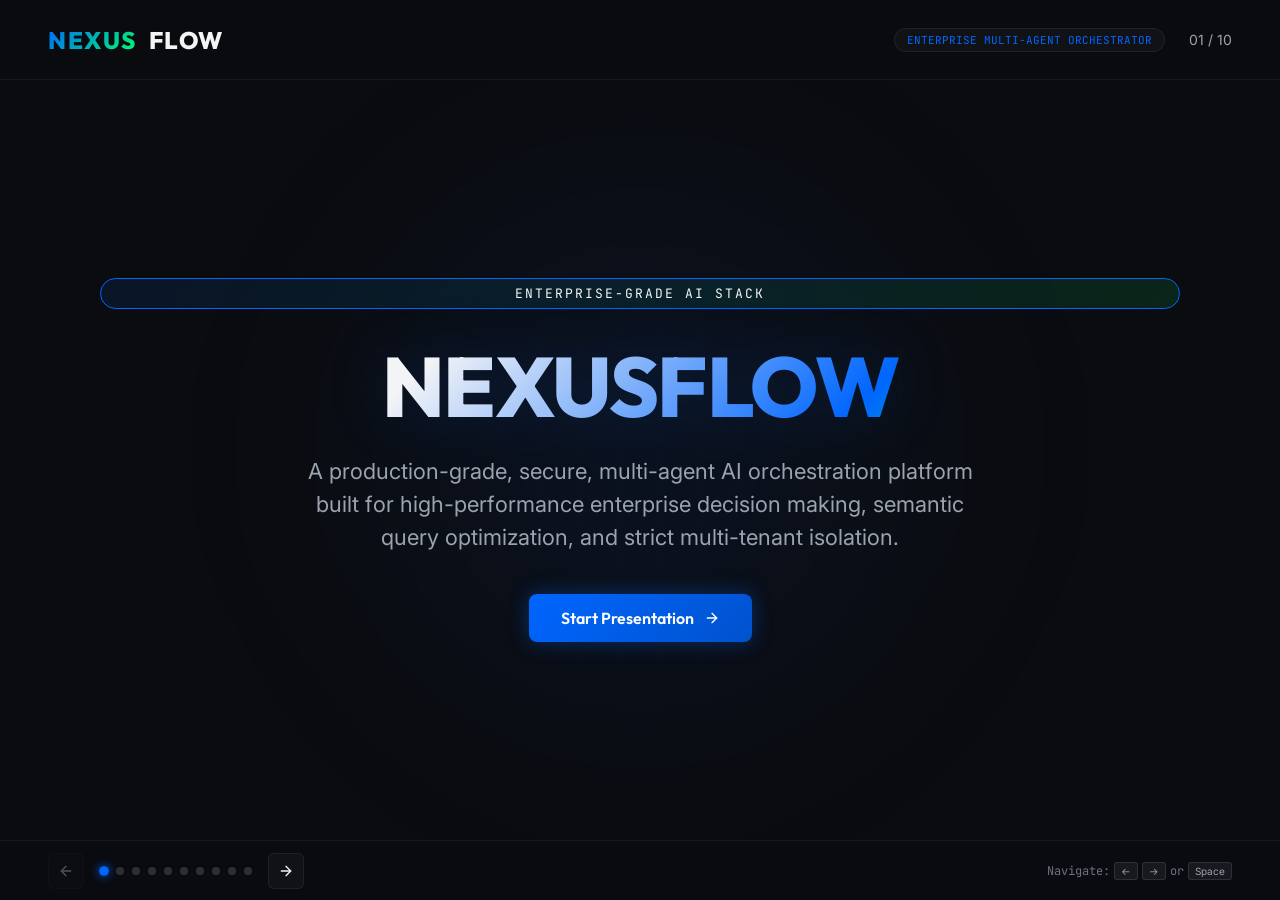
==== presentation.html @ bd53e7fc "Initial commit of NexusFlow - Enterprise Multi-Agent AI Workflow Orchestrator" ====
<!DOCTYPE html>
<html lang="en">
<head>
    <meta charset="UTF-8">
    <meta name="viewport" content="width=device-width, initial-scale=1.0">
    <title>NexusFlow - Enterprise Multi-Agent AI Workflow Orchestrator</title>
    <link rel="preconnect" href="https://fonts.googleapis.com">
    <link rel="preconnect" href="https://fonts.gstatic.com" crossorigin>
    <link href="https://fonts.googleapis.com/css2?family=Inter:wght@300;400;500;600;700&family=Outfit:wght@400;500;600;700;800&family=JetBrains+Mono:wght@400;500&display=swap" rel="stylesheet">
    <style>
        :root {
            --bg-primary: #0b0c10;
            --bg-secondary: #131520;
            --card-bg: rgba(20, 22, 34, 0.65);
            --border-color: rgba(255, 255, 255, 0.06);
            --border-glow: rgba(0, 102, 255, 0.25);
            
            --text-primary: #f3f4f6;
            --text-secondary: #9ca3af;
            --text-muted: #6b7280;
            
            --accent: #0066ff;
            --accent-glow: rgba(0, 102, 255, 0.4);
            --success: #00ff66;
            --success-glow: rgba(0, 255, 102, 0.2);
            --warning: #f59e0b;
            --danger: #ef4444;
            
            --font-sans: 'Inter', -apple-system, BlinkMacSystemFont, "Segoe UI", Roboto, sans-serif;
            --font-display: 'Outfit', sans-serif;
            --font-mono: 'JetBrains Mono', monospace;
            
            --transition-slow: all 0.6s cubic-bezier(0.4, 0, 0.2, 1);
            --transition-fast: all 0.2s cubic-bezier(0.4, 0, 0.2, 1);
        }

        * {
            box-sizing: border-box;
            margin: 0;
            padding: 0;
        }

        body {
            background-color: var(--bg-primary);
            color: var(--text-primary);
            font-family: var(--font-sans);
            overflow: hidden;
            height: 100vh;
            width: 100vw;
            position: relative;
        }

        /* Ambient glowing background */
        .ambient-glow {
            position: absolute;
            top: 50%;
            left: 50%;
            width: 800px;
            height: 800px;
            background: radial-gradient(circle, rgba(0, 102, 255, 0.08) 0%, transparent 70%);
            transform: translate(-50%, -50%);
            z-index: -2;
            pointer-events: none;
            filter: blur(80px);
        }

        /* Tech grid overlay */
        .grid-overlay {
            position: absolute;
            top: 0;
            left: 0;
            width: 100%;
            height: 100%;
            background-image: 
                linear-gradient(rgba(255, 255, 255, 0.005) 1px, transparent 1px),
                linear-gradient(90deg, rgba(255, 255, 255, 0.005) 1px, transparent 1px);
            background-size: 40px 40px;
            background-position: center center;
            pointer-events: none;
            z-index: -1;
        }

        /* Presentation Container */
        .presentation {
            display: flex;
            flex-direction: column;
            width: 100vw;
            height: 100vh;
            position: relative;
            z-index: 10;
        }

        /* Presentation Header */
        header {
            display: flex;
            justify-content: space-between;
            align-items: center;
            padding: 24px 48px;
            height: 80px;
            border-bottom: 1px solid var(--border-color);
            background: rgba(11, 12, 16, 0.8);
            backdrop-filter: blur(12px);
            z-index: 20;
        }

        .header-logo {
            display: flex;
            align-items: center;
            gap: 12px;
            font-family: var(--font-display);
            font-weight: 800;
            font-size: 24px;
            color: var(--text-primary);
            text-decoration: none;
            letter-spacing: 1.5px;
        }

        .header-logo span {
            background: linear-gradient(135deg, var(--accent) 0%, var(--success) 100%);
            -webkit-background-clip: text;
            -webkit-text-fill-color: transparent;
        }

        .header-meta {
            display: flex;
            align-items: center;
            gap: 24px;
            font-size: 14px;
            color: var(--text-secondary);
        }

        .meta-tag {
            background: rgba(255, 255, 255, 0.03);
            border: 1px solid var(--border-color);
            padding: 4px 12px;
            border-radius: 99px;
            font-family: var(--font-mono);
            font-size: 11px;
            color: var(--accent);
            text-transform: uppercase;
        }

        /* Slides Wrapper */
        .slides-container {
            flex: 1;
            position: relative;
            overflow: hidden;
            width: 100%;
            height: calc(100vh - 140px); /* header + footer */
        }

        .slide {
            position: absolute;
            top: 0;
            left: 0;
            width: 100%;
            height: 100%;
            opacity: 0;
            visibility: hidden;
            transform: scale(0.96) translateY(10px);
            transition: var(--transition-slow);
            display: flex;
            flex-direction: column;
            justify-content: center;
            align-items: center;
            padding: 40px 100px;
            z-index: 5;
        }

        /* Slide States */
        .slide.active {
            opacity: 1;
            visibility: visible;
            transform: scale(1) translateY(0);
            z-index: 10;
        }

        .slide.past {
            opacity: 0;
            visibility: hidden;
            transform: scale(0.96) translateY(-20px);
            z-index: 5;
        }

        .slide.future {
            opacity: 0;
            visibility: hidden;
            transform: scale(0.96) translateY(20px);
            z-index: 5;
        }

        /* Slide Content Components */
        .slide-content {
            width: 100%;
            max-width: 1200px;
            margin: 0 auto;
            display: flex;
            flex-direction: column;
            justify-content: center;
        }

        .slide-title-group {
            margin-bottom: 32px;
            text-align: center;
        }

        .slide.left-align .slide-title-group {
            text-align: left;
        }

        .slide-title {
            font-family: var(--font-display);
            font-size: 42px;
            font-weight: 800;
            margin-bottom: 8px;
            letter-spacing: -0.5px;
            color: var(--text-primary);
        }

        .slide-subtitle {
            font-size: 18px;
            color: var(--text-secondary);
            font-weight: 400;
        }

        /* Slide 1: Welcome */
        .title-slide {
            text-align: center;
        }

        .title-slide h1 {
            font-family: var(--font-display);
            font-size: 84px;
            font-weight: 800;
            letter-spacing: -1.5px;
            margin-bottom: 16px;
            background: linear-gradient(135deg, var(--text-primary) 30%, var(--accent) 70%, var(--success) 100%);
            -webkit-background-clip: text;
            -webkit-text-fill-color: transparent;
            filter: drop-shadow(0 0 30px rgba(0, 102, 255, 0.15));
        }

        .title-slide .badge-enterprise {
            background: linear-gradient(135deg, rgba(0, 102, 255, 0.1) 0%, rgba(0, 255, 102, 0.1) 100%);
            border: 1px solid var(--accent);
            padding: 6px 18px;
            border-radius: 99px;
            font-family: var(--font-mono);
            font-size: 13px;
            color: var(--text-primary);
            text-transform: uppercase;
            letter-spacing: 2px;
            display: inline-block;
            margin-bottom: 24px;
        }

        .title-slide p {
            font-size: 22px;
            color: var(--text-secondary);
            max-width: 700px;
            margin: 0 auto 40px auto;
            line-height: 1.5;
        }

        .start-btn {
            background: linear-gradient(135deg, var(--accent) 0%, #0052cc 100%);
            border: none;
            padding: 14px 32px;
            color: white;
            font-family: var(--font-display);
            font-weight: 600;
            font-size: 16px;
            border-radius: 8px;
            cursor: pointer;
            box-shadow: 0 0 20px rgba(0, 102, 255, 0.35);
            transition: var(--transition-fast);
            display: inline-flex;
            align-items: center;
            gap: 10px;
        }

        .start-btn:hover {
            transform: translateY(-2px);
            box-shadow: 0 0 30px rgba(0, 102, 255, 0.5);
        }

        /* Cards Grid Layout */
        .cards-grid {
            display: grid;
            grid-template-columns: repeat(2, 1fr);
            gap: 24px;
            margin-top: 16px;
        }

        .cards-grid-3 {
            display: grid;
            grid-template-columns: repeat(3, 1fr);
            gap: 20px;
            margin-top: 16px;
        }

        .cards-grid-4 {
            display: grid;
            grid-template-columns: repeat(4, 1fr);
            gap: 20px;
            margin-top: 16px;
        }

        .glass-card {
            background: var(--card-bg);
            border: 1px solid var(--border-color);
            border-radius: 12px;
            padding: 28px;
            backdrop-filter: blur(16px);
            -webkit-backdrop-filter: blur(16px);
            box-shadow: 0 8px 32px 0 rgba(0, 0, 0, 0.3);
            transition: var(--transition-fast);
            position: relative;
            overflow: hidden;
        }

        .glass-card::before {
            content: '';
            position: absolute;
            top: 0;
            left: 0;
            width: 100%;
            height: 2px;
            background: linear-gradient(90deg, transparent, var(--border-glow), transparent);
            transform: translateX(-100%);
            transition: 0.5s;
        }

        .glass-card:hover {
            border-color: var(--border-glow);
            box-shadow: 0 8px 32px 0 rgba(0, 102, 255, 0.08);
            transform: translateY(-4px);
        }

        .glass-card:hover::before {
            transform: translateX(100%);
        }

        .card-icon {
            font-size: 32px;
            margin-bottom: 20px;
            display: inline-block;
        }

        .card-title {
            font-family: var(--font-display);
            font-size: 20px;
            font-weight: 700;
            margin-bottom: 12px;
            color: var(--text-primary);
        }

        .card-desc {
            font-size: 14px;
            color: var(--text-secondary);
            line-height: 1.6;
        }

        .danger-card {
            border-left: 3px solid var(--danger);
        }

        .success-card {
            border-left: 3px solid var(--success);
        }

        /* Large Split Layout */
        .split-layout {
            display: grid;
            grid-template-columns: 1.2fr 0.8fr;
            gap: 40px;
            align-items: center;
        }

        .split-layout.reverse {
            grid-template-columns: 0.8fr 1.2fr;
        }

        .split-text h3 {
            font-family: var(--font-display);
            font-size: 28px;
            font-weight: 700;
            margin-bottom: 16px;
            color: var(--text-primary);
        }

        .split-text p {
            font-size: 16px;
            color: var(--text-secondary);
            line-height: 1.6;
            margin-bottom: 24px;
        }

        .split-visual {
            display: flex;
            justify-content: center;
            align-items: center;
            width: 100%;
            height: 100%;
        }

        /* Interactive Graph Sandbox */
        .graph-explorer {
            display: grid;
            grid-template-columns: 1.4fr 1fr;
            gap: 24px;
            background: rgba(20, 22, 34, 0.4);
            border: 1px solid var(--border-color);
            border-radius: 16px;
            padding: 24px;
            min-height: 420px;
        }

        .graph-canvas {
            display: flex;
            flex-direction: column;
            justify-content: center;
            align-items: center;
            position: relative;
            background: rgba(11, 12, 16, 0.6);
            border: 1px solid rgba(255, 255, 255, 0.03);
            border-radius: 12px;
            padding: 20px;
            overflow: hidden;
        }

        .swarm-connections {
            position: absolute;
            top: 0;
            left: 0;
            width: 100%;
            height: 100%;
            pointer-events: none;
            z-index: 1;
        }

        .graph-node-container {
            display: flex;
            flex-direction: column;
            gap: 16px;
            z-index: 2;
            width: 100%;
            max-width: 480px;
        }

        .node-row {
            display: flex;
            justify-content: space-around;
            width: 100%;
        }

        .graph-node {
            background: rgba(30, 41, 59, 0.7);
            border: 1px solid rgba(255, 255, 255, 0.08);
            border-radius: 8px;
            padding: 10px 16px;
            font-family: var(--font-mono);
            font-size: 12px;
            cursor: pointer;
            transition: all 0.3s cubic-bezier(0.4, 0, 0.2, 1);
            text-align: center;
            min-width: 110px;
            font-weight: 500;
        }

        .graph-node:hover {
            border-color: var(--accent);
            box-shadow: 0 0 15px rgba(0, 102, 255, 0.25);
            transform: scale(1.05);
        }

        .graph-node.active-node {
            background: linear-gradient(135deg, rgba(0, 102, 255, 0.3) 0%, rgba(0, 102, 255, 0.1) 100%);
            border-color: var(--accent);
            box-shadow: 0 0 20px rgba(0, 102, 255, 0.4);
            color: #ffffff;
            font-weight: 600;
        }

        .graph-node.success-node.active-node {
            background: linear-gradient(135deg, rgba(0, 255, 102, 0.3) 0%, rgba(0, 255, 102, 0.1) 100%);
            border-color: var(--success);
            box-shadow: 0 0 20px rgba(0, 255, 102, 0.4);
        }

        .graph-node.warning-node.active-node {
            background: linear-gradient(135deg, rgba(245, 158, 11, 0.3) 0%, rgba(245, 158, 11, 0.1) 100%);
            border-color: var(--warning);
            box-shadow: 0 0 20px rgba(245, 158, 11, 0.4);
        }

        .graph-detail-panel {
            background: rgba(11, 12, 16, 0.8);
            border: 1px solid var(--border-color);
            border-radius: 12px;
            padding: 24px;
            display: flex;
            flex-direction: column;
            justify-content: flex-start;
        }

        .detail-header {
            display: flex;
            justify-content: space-between;
            align-items: center;
            border-bottom: 1px solid var(--border-color);
            padding-bottom: 12px;
            margin-bottom: 16px;
        }

        .detail-name {
            font-family: var(--font-display);
            font-size: 22px;
            font-weight: 700;
            color: var(--text-primary);
        }

        .detail-tag {
            font-family: var(--font-mono);
            font-size: 11px;
            padding: 2px 8px;
            border-radius: 4px;
            background: rgba(255, 255, 255, 0.05);
            color: var(--text-secondary);
        }

        .detail-body {
            font-size: 14px;
            color: var(--text-secondary);
            line-height: 1.6;
            flex: 1;
        }

        .detail-item {
            margin-bottom: 16px;
        }

        .detail-item-title {
            font-size: 12px;
            text-transform: uppercase;
            letter-spacing: 0.05em;
            color: var(--text-muted);
            margin-bottom: 4px;
            font-weight: 600;
        }

        .detail-code {
            background: rgba(0, 0, 0, 0.3);
            border: 1px solid rgba(255, 255, 255, 0.03);
            border-radius: 6px;
            padding: 8px 12px;
            font-family: var(--font-mono);
            font-size: 12px;
            color: #a7f3d0;
            overflow-x: auto;
            white-space: pre-wrap;
        }

        /* Interactive Cache Simulator */
        .cache-simulator {
            display: grid;
            grid-template-columns: 1fr 1fr;
            gap: 24px;
            background: rgba(20, 22, 34, 0.4);
            border: 1px solid var(--border-color);
            border-radius: 16px;
            padding: 24px;
            min-height: 400px;
        }

        .simulator-control {
            display: flex;
            flex-direction: column;
            justify-content: center;
            padding: 20px;
        }

        .query-box {
            background: rgba(11, 12, 16, 0.8);
            border: 1px solid var(--border-color);
            border-radius: 8px;
            padding: 16px;
            font-family: var(--font-sans);
            font-size: 15px;
            color: var(--text-primary);
            margin-bottom: 20px;
            line-height: 1.5;
            position: relative;
        }

        .query-box::before {
            content: "USER QUERY";
            position: absolute;
            top: -9px;
            left: 12px;
            font-family: var(--font-mono);
            font-size: 9px;
            background: var(--bg-primary);
            padding: 0 6px;
            color: var(--text-muted);
            letter-spacing: 1px;
        }

        .sim-btn-group {
            display: flex;
            gap: 12px;
        }

        .sim-btn {
            flex: 1;
            padding: 12px 18px;
            border-radius: 6px;
            font-family: var(--font-display);
            font-weight: 600;
            font-size: 14px;
            cursor: pointer;
            transition: var(--transition-fast);
            display: inline-flex;
            justify-content: center;
            align-items: center;
            gap: 8px;
            border: 1px solid transparent;
        }

        .sim-btn-miss {
            background: rgba(255, 255, 255, 0.03);
            border-color: var(--border-color);
            color: var(--text-primary);
        }

        .sim-btn-miss:hover {
            background: rgba(255, 255, 255, 0.08);
            border-color: var(--text-secondary);
        }

        .sim-btn-hit {
            background: linear-gradient(135deg, var(--accent) 0%, #0052cc 100%);
            color: white;
            box-shadow: 0 0 15px rgba(0, 102, 255, 0.25);
        }

        .sim-btn-hit:hover {
            box-shadow: 0 0 25px rgba(0, 102, 255, 0.4);
        }

        .simulator-display {
            background: rgba(11, 12, 16, 0.8);
            border: 1px solid var(--border-color);
            border-radius: 12px;
            padding: 24px;
            display: flex;
            flex-direction: column;
            justify-content: center;
            position: relative;
        }

        .sim-results {
            display: flex;
            flex-direction: column;
            gap: 16px;
        }

        .sim-stat-row {
            display: grid;
            grid-template-columns: repeat(3, 1fr);
            gap: 12px;
        }

        .sim-stat-card {
            background: rgba(255, 255, 255, 0.02);
            border: 1px solid rgba(255, 255, 255, 0.04);
            border-radius: 8px;
            padding: 12px;
            text-align: center;
        }

        .sim-stat-label {
            font-size: 10px;
            text-transform: uppercase;
            color: var(--text-muted);
            margin-bottom: 4px;
            letter-spacing: 0.5px;
        }

        .sim-stat-val {
            font-family: var(--font-mono);
            font-size: 16px;
            font-weight: 600;
        }

        .sim-stat-val.color-accent { color: var(--accent); }
        .sim-stat-val.color-success { color: var(--success); }
        .sim-stat-val.color-danger { color: var(--danger); }

        .sim-flow-desc {
            border-left: 2px solid rgba(255, 255, 255, 0.08);
            padding-left: 16px;
            font-size: 13px;
            color: var(--text-secondary);
            line-height: 1.5;
        }

        .sim-flow-desc ul {
            margin-top: 8px;
            margin-left: 16px;
        }

        /* Tech stack grid icons */
        .tech-grid {
            display: grid;
            grid-template-columns: repeat(4, 1fr);
            gap: 20px;
            width: 100%;
        }

        .tech-card {
            background: rgba(20, 22, 34, 0.5);
            border: 1px solid var(--border-color);
            border-radius: 12px;
            padding: 24px;
            text-align: center;
            transition: var(--transition-fast);
        }

        .tech-card:hover {
            border-color: var(--border-glow);
            transform: scale(1.03);
            background: rgba(20, 22, 34, 0.8);
        }

        .tech-badge {
            font-family: var(--font-mono);
            font-size: 11px;
            color: var(--accent);
            text-transform: uppercase;
            margin-bottom: 8px;
            display: inline-block;
        }

        .tech-name {
            font-family: var(--font-display);
            font-size: 18px;
            font-weight: 700;
            margin-bottom: 8px;
            color: var(--text-primary);
        }

        .tech-desc {
            font-size: 13px;
            color: var(--text-secondary);
            line-height: 1.4;
        }

        /* Code block panel */
        .code-panel {
            background: rgba(11, 12, 16, 0.85);
            border: 1px solid var(--border-color);
            border-radius: 10px;
            padding: 20px;
            font-family: var(--font-mono);
            font-size: 13px;
            color: #d1d5db;
            overflow-x: auto;
            position: relative;
            box-shadow: 0 8px 24px rgba(0, 0, 0, 0.4);
            line-height: 1.6;
        }

        .code-panel::before {
            content: "docker-compose.yml";
            position: absolute;
            top: 4px;
            right: 12px;
            font-size: 10px;
            color: var(--text-muted);
        }

        /* Presentation Footer Controls */
        footer {
            display: flex;
            justify-content: space-between;
            align-items: center;
            padding: 16px 48px;
            height: 60px;
            border-top: 1px solid var(--border-color);
            background: rgba(11, 12, 16, 0.9);
            z-index: 20;
        }

        .controls-nav {
            display: flex;
            align-items: center;
            gap: 16px;
        }

        .nav-btn {
            background: rgba(255, 255, 255, 0.03);
            border: 1px solid var(--border-color);
            color: var(--text-primary);
            width: 36px;
            height: 36px;
            border-radius: 6px;
            cursor: pointer;
            display: flex;
            justify-content: center;
            align-items: center;
            transition: var(--transition-fast);
            font-size: 14px;
        }

        .nav-btn:hover {
            background: rgba(255, 255, 255, 0.08);
            border-color: var(--text-secondary);
        }

        .nav-btn:disabled {
            opacity: 0.3;
            cursor: not-allowed;
        }

        .slide-progress {
            display: flex;
            gap: 8px;
        }

        .progress-dot {
            width: 8px;
            height: 8px;
            border-radius: 50%;
            background: rgba(255, 255, 255, 0.15);
            cursor: pointer;
            transition: var(--transition-fast);
        }

        .progress-dot.active {
            background: var(--accent);
            transform: scale(1.2);
            box-shadow: 0 0 8px var(--accent);
        }

        .controls-right {
            display: flex;
            align-items: center;
            gap: 16px;
            font-size: 12px;
            color: var(--text-muted);
            font-family: var(--font-mono);
        }

        /* Help tooltip */
        .kbd-guide {
            display: flex;
            gap: 4px;
            align-items: center;
        }

        kbd {
            background: rgba(255, 255, 255, 0.06);
            border: 1px solid rgba(255, 255, 255, 0.1);
            border-radius: 3px;
            padding: 2px 6px;
            font-size: 10px;
            color: var(--text-secondary);
            font-family: var(--font-sans);
        }

        /* Animations */
        @keyframes pulse-glow {
            0% { box-shadow: 0 0 15px rgba(0, 102, 255, 0.2); }
            50% { box-shadow: 0 0 25px rgba(0, 102, 255, 0.4); }
            100% { box-shadow: 0 0 15px rgba(0, 102, 255, 0.2); }
        }

        .pulse-element {
            animation: pulse-glow 3s infinite;
        }

        /* Slide specific styling */
        .stat-grid-dashboard {
            display: grid;
            grid-template-columns: repeat(4, 1fr);
            gap: 16px;
            margin-bottom: 24px;
        }

        .stat-card-dashboard {
            background: rgba(255, 255, 255, 0.02);
            border: 1px solid rgba(255, 255, 255, 0.05);
            border-radius: 8px;
            padding: 16px;
            text-align: left;
        }

        .stat-val-dashboard {
            font-family: var(--font-mono);
            font-size: 24px;
            font-weight: 700;
            color: var(--text-primary);
            margin-top: 4px;
        }

        .stat-val-dashboard.color-accent { color: var(--accent); }
        .stat-val-dashboard.color-success { color: var(--success); }
        .stat-val-dashboard.color-warning { color: var(--warning); }

        .dashboard-table-preview {
            background: rgba(11, 12, 16, 0.85);
            border: 1px solid var(--border-color);
            border-radius: 8px;
            padding: 16px;
            overflow: hidden;
        }

        .table-title {
            font-family: var(--font-display);
            font-size: 15px;
            font-weight: 600;
            margin-bottom: 12px;
            color: var(--text-primary);
            display: flex;
            justify-content: space-between;
            align-items: center;
        }

        .table-title span {
            font-size: 11px;
            font-family: var(--font-mono);
            color: var(--success);
            background: rgba(0, 255, 102, 0.08);
            padding: 2px 8px;
            border-radius: 4px;
        }

        .table-mock {
            width: 100%;
            border-collapse: collapse;
            font-size: 12px;
            text-align: left;
        }

        .table-mock th {
            color: var(--text-muted);
            font-weight: 600;
            padding: 8px 12px;
            border-bottom: 1px solid var(--border-color);
            text-transform: uppercase;
            font-size: 10px;
            letter-spacing: 0.5px;
        }

        .table-mock td {
            padding: 10px 12px;
            border-bottom: 1px solid rgba(255, 255, 255, 0.02);
            color: var(--text-secondary);
        }

        .table-mock tr:last-child td {
            border-bottom: none;
        }

        .badge-user-mock {
            padding: 2px 6px;
            border-radius: 4px;
            font-family: var(--font-mono);
            font-size: 10px;
        }

        .badge-user-mock.admin {
            background: rgba(0, 102, 255, 0.1);
            color: var(--accent);
        }

        .badge-user-mock.user {
            background: rgba(255, 255, 255, 0.05);
            color: var(--text-secondary);
        }

        /* SVG arrows for connection rendering */
        .svg-arrow {
            stroke: rgba(255, 255, 255, 0.08);
            stroke-width: 1.5;
            fill: none;
            marker-end: url(#arrowhead);
            transition: all 0.3s ease;
        }

        .svg-arrow.highlighted {
            stroke: var(--accent);
            stroke-width: 2.5;
            filter: drop-shadow(0 0 4px var(--accent));
        }

        /* Responsive warning block */
        .screen-warning {
            display: none;
            position: fixed;
            top: 0;
            left: 0;
            width: 100vw;
            height: 100vh;
            background: var(--bg-primary);
            z-index: 9999;
            flex-direction: column;
            justify-content: center;
            align-items: center;
            text-align: center;
            padding: 40px;
        }

        @media (max-height: 550px) or (max-width: 768px) {
            .screen-warning {
                display: flex;
            }
        }
    </style>
</head>
<body>

    <div class="screen-warning">
        <h2 style="font-family: var(--font-display); margin-bottom: 16px; color: var(--danger);">Screen Too Small</h2>
        <p style="color: var(--text-secondary); font-size: 14px; max-width: 400px; line-height: 1.5;">
            NexusFlow presentation requires a larger screen size. Please maximize your window or view on a desktop device for the optimal experience.
        </p>
    </div>

    <!-- Background Design Elements -->
    <div class="ambient-glow"></div>
    <div class="grid-overlay"></div>

    <div class="presentation">
        
        <!-- Header -->
        <header>
            <a href="#" class="header-logo">
                <span>NEXUS</span>FLOW
            </a>
            <div class="header-meta">
                <span class="meta-tag">Enterprise Multi-Agent Orchestrator</span>
                <span id="current-slide-num">01 / 10</span>
            </div>
        </header>

        <!-- Slides Container -->
        <div class="slides-container" id="slides-wrapper">
            
            <!-- Slide 1: Welcome Title -->
            <div class="slide welcome-slide active" data-slide="1">
                <div class="slide-content title-slide">
                    <span class="badge-enterprise">Enterprise-Grade AI Stack</span>
                    <h1>NEXUSFLOW</h1>
                    <p>
                        A production-grade, secure, multi-agent AI orchestration platform built for high-performance enterprise decision making, semantic query optimization, and strict multi-tenant isolation.
                    </p>
                    <div>
                        <button class="start-btn pulse-element" onclick="nextSlide()">
                            Start Presentation
                            <svg width="16" height="16" viewBox="0 0 24 24" fill="none" stroke="currentColor" stroke-width="2" stroke-linecap="round" stroke-linejoin="round"><line x1="5" y1="12" x2="19" y2="12"></line><polyline points="12 5 19 12 12 19"></polyline></svg>
                        </button>
                    </div>
                </div>
            </div>

            <!-- Slide 2: The Enterprise Challenge -->
            <div class="slide left-align" data-slide="2">
                <div class="slide-content">
                    <div class="slide-title-group">
                        <h2 class="slide-title">The Enterprise AI Dilemma</h2>
                        <p class="slide-subtitle">Why simple chat integrations fail in professional environments</p>
                    </div>
                    <div class="cards-grid-4">
                        <div class="glass-card danger-card">
                            <span class="card-icon">⚠️</span>
                            <h3 class="card-title">Hallucination & Risk</h3>
                            <p class="card-desc">LLMs lack standard guardrails out-of-the-box, outputting false code, erroneous SQL, or non-compliant corporate answers.</p>
                        </div>
                        <div class="glass-card danger-card">
                            <span class="card-icon">🔒</span>
                            <h3 class="card-title">Data Leakage</h3>
                            <p class="card-desc">No built-in tenant partition. Uploaded business files are indexed globally, leaking proprietary IP between normal users.</p>
                        </div>
                        <div class="glass-card danger-card">
                            <span class="card-icon">💸</span>
                            <h3 class="card-title">Exploding Cost</h3>
                            <p class="card-desc">Repeated queries traverse the full LLM context pipeline, consuming massive amounts of API tokens and driving up operational billing.</p>
                        </div>
                        <div class="glass-card danger-card">
                            <span class="card-icon">🕵️‍♂️</span>
                            <h3 class="card-title">Zero Observability</h3>
                            <p class="card-desc">Standard endpoints act as 'black boxes'. No tracing, latency metrics, performance audit logging, or monitoring interfaces.</p>
                        </div>
                    </div>
                </div>
            </div>

            <!-- Slide 3: The Core Solution -->
            <div class="slide left-align" data-slide="3">
                <div class="slide-content">
                    <div class="slide-title-group">
                        <h2 class="slide-title">Introducing NexusFlow</h2>
                        <p class="slide-subtitle">The enterprise answer to secure, auditable, and cost-controlled AI</p>
                    </div>
                    <div class="cards-grid-2">
                        <div class="glass-card success-card">
                            <h3 class="card-title">LangGraph Multi-Agent Orchestration</h3>
                            <p class="card-desc">
                                Deconstructs user requests into structural, state-driven workflow paths. Connects Planner, Retriever, Reasoner, and Validator agents into an iterative cycle to guarantee schema-compliance and fact-based accuracy.
                            </p>
                        </div>
                        <div class="glass-card success-card">
                            <h3 class="card-title">Strict Multi-Tenant RAG Isolation</h3>
                            <p class="card-desc">
                                Secures files using JWT-authenticated session metadata. Enforces programmatic filters on vector database query retrievals so users can never search or access other accounts' files.
                            </p>
                        </div>
                        <div class="glass-card success-card">
                            <h3 class="card-title">Sub-50ms Local Semantic Caching</h3>
                            <p class="card-desc">
                                Leverages local vector comparisons to immediately resolve repeated or closely matching queries. Bypasses the LLM completely for cached hits, dropping costs to $0.
                            </p>
                        </div>
                        <div class="glass-card success-card">
                            <h3 class="card-title">Sandboxed Execution & Observability</h3>
                            <p class="card-desc">
                                Runs generated code via safe AST executors and read-only parameterized engines. Exposes full telemetry using OpenTelemetry, Prometheus, and Grafana.
                            </p>
                        </div>
                    </div>
                </div>
            </div>

            <!-- Slide 4: Multi-Agent Swarm Graph Explorer -->
            <div class="slide left-align" data-slide="4">
                <div class="slide-content">
                    <div class="slide-title-group">
                        <h2 class="slide-title">LangGraph Swarm Engine</h2>
                        <p class="slide-subtitle">Interactive: Click on any agent node to explore its role, prompt instructions, and outputs</p>
                    </div>
                    
                    <div class="graph-explorer">
                        <!-- Left Side: Interactive SVG Graph Node Graph -->
                        <div class="graph-canvas">
                            <svg class="swarm-connections" viewBox="0 0 400 350">
                                <defs>
                                    <marker id="arrowhead" markerWidth="6" markerHeight="6" refX="14" refY="3" orient="auto">
                                        <polygon points="0 0, 6 3, 0 6" fill="rgba(255, 255, 255, 0.15)"></polygon>
                                    </marker>
                                </defs>
                                <!-- Connections -->
                                <path id="arrow-1" class="svg-arrow" d="M 200,50 L 110,110"></path>
                                <path id="arrow-2" class="svg-arrow" d="M 110,130 L 110,190"></path>
                                <path id="arrow-3" class="svg-arrow" d="M 110,210 L 200,270"></path>
                                <path id="arrow-4" class="svg-arrow" d="M 200,50 L 290,110"></path>
                                <path id="arrow-5" class="svg-arrow" d="M 290,130 L 290,190"></path>
                                <path id="arrow-6" class="svg-arrow" d="M 290,210 L 200,270"></path>
                                <path id="arrow-7" class="svg-arrow" d="M 200,290 L 200,50" stroke-dasharray="4,4"></path> <!-- Loop back -->
                            </svg>
                            
                            <div class="graph-node-container">
                                <!-- Planner Node -->
                                <div class="node-row">
                                    <div class="graph-node active-node" id="node-planner" onclick="selectNode('planner')">Planner Node</div>
                                </div>
                                <!-- Layer 2: Retriever & Tool Agent -->
                                <div class="node-row">
                                    <div class="graph-node" id="node-retriever" onclick="selectNode('retriever')">Retriever (RAG)</div>
                                    <div class="graph-node" id="node-tool" onclick="selectNode('tool')">Tool Agent</div>
                                </div>
                                <!-- Layer 3: Researcher & Reasoner -->
                                <div class="node-row">
                                    <div class="graph-node" id="node-researcher" onclick="selectNode('researcher')">Researcher</div>
                                    <div class="graph-node" id="node-reasoner" onclick="selectNode('reasoner')">Reasoner Node</div>
                                </div>
                                <!-- Layer 4: Validator -->
                                <div class="node-row">
                                    <div class="graph-node warning-node" id="node-validator" onclick="selectNode('validator')">Validator (Loop)</div>
                                </div>
                                <!-- Layer 5: Response Agent -->
                                <div class="node-row">
                                    <div class="graph-node success-node" id="node-responder" onclick="selectNode('responder')">Response Node</div>
                                </div>
                            </div>
                        </div>

                        <!-- Right Side: Details Card -->
                        <div class="graph-detail-panel" id="agent-detail-card">
                            <div class="detail-header">
                                <span class="detail-name" id="agent-title">Planner Node</span>
                                <span class="detail-tag" id="agent-type">ORCHESTRATION</span>
                            </div>
                            <div class="detail-body">
                                <div class="detail-item">
                                    <div class="detail-item-title">Core Responsibility</div>
                                    <p id="agent-desc">Analyzes incoming user prompts, maps dependencies, and generates a structured execution plan. Determines whether custom tools or external document contexts are required.</p>
                                </div>
                                <div class="detail-item">
                                    <div class="detail-item-title">Guaranteed Output Schema</div>
                                    <pre class="detail-code" id="agent-schema">{
  "plan_steps": ["step1", "step2"],
  "requires_rag": true,
  "assigned_tools": ["sql_runner"]
}</pre>
                                </div>
                            </div>
                        </div>
                    </div>
                </div>
            </div>

            <!-- Slide 5: Safe Sandboxed Tooling -->
            <div class="slide left-align" data-slide="5">
                <div class="slide-content">
                    <div class="slide-title-group">
                        <h2 class="slide-title">Zero-Trust Tool Execution</h2>
                        <p class="slide-subtitle">Safeguarding database nodes and internal systems from untrusted agent code</p>
                    </div>
                    <div class="cards-grid-4">
                        <div class="glass-card">
                            <span class="card-icon" style="color: #38bdf8;">🐍</span>
                            <h3 class="card-title">Python AST Sandbox</h3>
                            <p class="card-desc">
                                Evaluates Python scripts dynamically. Parses variables through an Abstract Syntax Tree (AST) compiler, blocking `import`, file writes, and infinite loops prior to evaluation.
                            </p>
                        </div>
                        <div class="glass-card">
                            <span class="card-icon" style="color: #34d399;">🛢️</span>
                            <h3 class="card-title">Read-Only SQL Runner</h3>
                            <p class="card-desc">
                                Inspects query statements. Enforces read-only permissions and binds execution variables, completely neutralizing SQL injections and database modification risks.
                            </p>
                        </div>
                        <div class="glass-card">
                            <span class="card-icon" style="color: #a78bfa;">🌐</span>
                            <h3 class="card-title">Secure REST Client</h3>
                            <p class="card-desc">
                                Employs custom HTTP request validation. Restricts outbound calls to approved domains and manages authorization keys securely, shielding local networks from SSRF attacks.
                            </p>
                        </div>
                        <div class="glass-card">
                            <span class="card-icon" style="color: #f472b6;">🧮</span>
                            <h3 class="card-title">Safe Calculator</h3>
                            <p class="card-desc">
                                Computes equations without utilizing python's dangerous `eval()`. Parses mathematical strings using a strict token analyzer to block remote script executions.
                            </p>
                        </div>
                    </div>
                </div>
            </div>

            <!-- Slide 6: Multi-Tenant RAG Pipeline -->
            <div class="slide left-align" data-slide="6">
                <div class="slide-content">
                    <div class="split-layout">
                        <div class="split-text">
                            <div class="slide-title-group" style="text-align: left; margin-bottom: 24px;">
                                <h2 class="slide-title">Secure Multi-Tenant RAG</h2>
                                <p class="slide-subtitle">Strict tenant boundary control at the data layer</p>
                            </div>
                            <h3>Programmatic isolation</h3>
                            <p>
                                NexusFlow features a secure ingestion framework that parses PDF, TXT, and Markdown files, chunks content, and generates vector representations with standard embeddings.
                            </p>
                            <p>
                                Security is hardcoded into retrievals. All database similarity queries automatically inject JWT authenticated parameters: <code>where={"user_id": current_user.id}</code>.
                            </p>
                            <p style="color: var(--success); font-weight: 500;">
                                Result: Standard users can never view, search, or leak data belonging to other corporate accounts.
                            </p>
                        </div>
                        
                        <div class="split-visual">
                            <div class="glass-card" style="width: 100%; border-color: rgba(0, 255, 102, 0.15);">
                                <h4 style="font-family: var(--font-mono); font-size: 13px; color: var(--success); margin-bottom: 12px;">Query Assembly Verification</h4>
                                <pre style="font-family: var(--font-mono); font-size: 11px; background: rgba(0,0,0,0.3); padding: 16px; border-radius: 6px; color: #a7f3d0; line-height: 1.5; overflow-x: auto;">
# ChromaDB Isolated Retrieval API
results = collection.query(
    query_embeddings=[query_vector],
    n_results=top_k,
    where={
        "user_id": current_user.id # STRICT ISOLATION
    }
)
return results</pre>
                            </div>
                        </div>
                    </div>
                </div>
            </div>

            <!-- Slide 7: Semantic Caching Engine -->
            <div class="slide left-align" data-slide="7">
                <div class="slide-content">
                    <div class="slide-title-group">
                        <h2 class="slide-title">Low-Cost Semantic Caching</h2>
                        <p class="slide-subtitle">Interactive: Test the performance differences between a Cache Miss and a Cache Hit</p>
                    </div>
                    
                    <div class="cache-simulator">
                        <!-- Left Controls -->
                        <div class="simulator-control">
                            <div class="query-box">
                                "What was the total profit margin for Q3 as discussed in the financial statement?"
                            </div>
                            <div class="sim-btn-group">
                                <button class="sim-btn sim-btn-miss" onclick="simulateCache(false)">
                                    Simulate Cache Miss
                                </button>
                                <button class="sim-btn sim-btn-hit" onclick="simulateCache(true)">
                                    Simulate Cache Hit
                                </button>
                            </div>
                        </div>

                        <!-- Right Stats/Display -->
                        <div class="simulator-display" id="sim-output">
                            <div class="sim-results">
                                <div style="font-family: var(--font-display); font-size: 18px; font-weight: 700; border-bottom: 1px solid var(--border-color); padding-bottom: 8px;">
                                    Cache Engine Output
                                </div>
                                <div class="sim-stat-row">
                                    <div class="sim-stat-card">
                                        <div class="sim-stat-label">Latency</div>
                                        <div class="sim-stat-val" id="sim-latency">-</div>
                                    </div>
                                    <div class="sim-stat-card">
                                        <div class="sim-stat-label">Token Cost</div>
                                        <div class="sim-stat-val" id="sim-cost">-</div>
                                    </div>
                                    <div class="sim-stat-card">
                                        <div class="sim-stat-label">Source</div>
                                        <div class="sim-stat-val" id="sim-source">-</div>
                                    </div>
                                </div>
                                <div class="sim-flow-desc" id="sim-explanation">
                                    Click one of the buttons on the left to trigger the simulator.
                                </div>
                            </div>
                        </div>
                    </div>
                </div>
            </div>

            <!-- Slide 8: Observability & Analytics -->
            <div class="slide left-align" data-slide="8">
                <div class="slide-content">
                    <div class="slide-title-group">
                        <h2 class="slide-title">Observability & Admin Analytics</h2>
                        <p class="slide-subtitle">Granular performance charts and cost breakdowns</p>
                    </div>
                    
                    <!-- Stats panel -->
                    <div class="stat-grid-dashboard">
                        <div class="stat-card-dashboard">
                            <div style="font-size: 11px; text-transform: uppercase; color: var(--text-muted);">Total Queries Run</div>
                            <div class="stat-val-dashboard color-accent">1,482</div>
                        </div>
                        <div class="stat-card-dashboard">
                            <div style="font-size: 11px; text-transform: uppercase; color: var(--text-muted);">Avg Agent Latency</div>
                            <div class="stat-val-dashboard">320ms</div>
                        </div>
                        <div class="stat-card-dashboard">
                            <div style="font-size: 11px; text-transform: uppercase; color: var(--text-muted);">Semantic Cache Hits</div>
                            <div class="stat-val-dashboard color-success">64.2%</div>
                        </div>
                        <div class="stat-card-dashboard">
                            <div style="font-size: 11px; text-transform: uppercase; color: var(--text-muted);">Platform Cost Savings</div>
                            <div class="stat-val-dashboard color-warning">$184.50</div>
                        </div>
                    </div>

                    <!-- Table Preview mockup -->
                    <div class="dashboard-table-preview">
                        <div class="table-title">
                            Global User Token Analytics 
                            <span>LIVE METRICS (OpenTelemetry)</span>
                        </div>
                        <table class="table-mock">
                            <thead>
                                <tr>
                                    <th>User</th>
                                    <th>Role</th>
                                    <th>Total Queries</th>
                                    <th>Total Input Tokens</th>
                                    <th>Total Output Tokens</th>
                                    <th>Billing Contribution</th>
                                </tr>
                            </thead>
                            <tbody>
                                <tr>
                                    <td>admin_nexus</td>
                                    <td><span class="badge-user-mock admin">ADMIN</span></td>
                                    <td>582</td>
                                    <td>4,250,000</td>
                                    <td>1,210,000</td>
                                    <td>$0.682 (64% cache-reduced)</td>
                                </tr>
                                <tr>
                                    <td>john_consultant</td>
                                    <td><span class="badge-user-mock user">USER</span></td>
                                    <td>298</td>
                                    <td>2,100,000</td>
                                    <td>580,000</td>
                                    <td>$0.331 (55% cache-reduced)</td>
                                </tr>
                                <tr>
                                    <td>sara_analyst</td>
                                    <td><span class="badge-user-mock user">USER</span></td>
                                    <td>104</td>
                                    <td>940,000</td>
                                    <td>210,000</td>
                                    <td>$0.133 (71% cache-reduced)</td>
                                </tr>
                            </tbody>
                        </table>
                    </div>
                </div>
            </div>

            <!-- Slide 9: Tech Stack -->
            <div class="slide left-align" data-slide="9">
                <div class="slide-content">
                    <div class="slide-title-group">
                        <h2 class="slide-title">The Enterprise Technology Stack</h2>
                        <p class="slide-subtitle">A modern, reliable ecosystem for microservices and AI operations</p>
                    </div>
                    <div class="tech-grid">
                        <div class="tech-card">
                            <span class="tech-badge">API Layer</span>
                            <h3 class="tech-name">FastAPI</h3>
                            <p class="tech-desc">Asynchronous Python web framework with auto-generated OpenAPI documents and robust REST routing.</p>
                        </div>
                        <div class="tech-card">
                            <span class="tech-badge">AI Logic</span>
                            <h3 class="tech-name">LangGraph</h3>
                            <p class="tech-desc">Stateful multi-agent system builder, supporting circular evaluation loops and node-based transitions.</p>
                        </div>
                        <div class="tech-card">
                            <span class="tech-badge">Vector DB</span>
                            <h3 class="tech-name">ChromaDB</h3>
                            <p class="tech-desc">Local storage system utilized for document embeddings and sub-millisecond semantic caching matches.</p>
                        </div>
                        <div class="tech-card">
                            <span class="tech-badge">Observability</span>
                            <h3 class="tech-name">OTel + Prometheus</h3>
                            <p class="tech-desc">OpenTelemetry logging integrated with Prometheus scraping and beautiful Grafana dashboards.</p>
                        </div>
                        <div class="tech-card">
                            <span class="tech-badge">RAG Context</span>
                            <h3 class="tech-name">Gemini / OpenAI</h3>
                            <p class="tech-desc">Google Generative Language and OpenAI model providers, dynamically routing text generations.</p>
                        </div>
                        <div class="tech-card">
                            <span class="tech-badge">Database</span>
                            <h3 class="tech-name">PostgreSQL</h3>
                            <p class="tech-desc">SQLAlchemy-driven persistence layer storing user tables, conversations, and workflow trace states.</p>
                        </div>
                        <div class="tech-card">
                            <span class="tech-badge">Memory Cache</span>
                            <h3 class="tech-name">Redis</h3>
                            <p class="tech-desc">Memory storage layer utilized for session tokens, FastAPI responses, and rate limiters.</p>
                        </div>
                        <div class="tech-card">
                            <span class="tech-badge">Environment</span>
                            <h3 class="tech-name">Docker</h3>
                            <p class="tech-desc">Multi-container Docker Compose file standing up Postgres, Redis, Prometheus, Grafana, and backend services.</p>
                        </div>
                    </div>
                </div>
            </div>

            <!-- Slide 10: Conclusion / Get Started -->
            <div class="slide left-align" data-slide="10">
                <div class="slide-content">
                    <div class="split-layout reverse">
                        <div class="split-visual">
                            <div class="code-panel" style="width: 100%;">
<pre style="margin: 0; color: #34d399;">version: '3.8'
services:
  backend:
    build: ./backend
    ports: ["8000:8000"]
    depends_on: [postgres, redis, chroma]
  postgres:
    image: postgres:15
  redis:
    image: redis:alpine
  prometheus:
    image: prom/prometheus
  grafana:
    image: grafana/grafana</pre>
                            </div>
                        </div>
                        <div class="split-text">
                            <div class="slide-title-group" style="text-align: left; margin-bottom: 24px;">
                                <h2 class="slide-title">Spin Up NexusFlow</h2>
                                <p class="slide-subtitle">Ready for production out-of-the-box</p>
                            </div>
                            <p>
                                NexusFlow ships pre-configured with a complete Docker Compose environment. Launching the backend, database, vector stores, cache, and telemetry requires only one command.
                            </p>
                            <div style="background: rgba(0,0,0,0.3); padding: 12px 20px; border-radius: 6px; font-family: var(--font-mono); font-size: 13px; color: var(--success); border: 1px solid var(--border-color); margin-bottom: 24px;">
                                docker compose up --build -d
                            </div>
                            <p>
                                Read our full documentation in the project README, or launch the UI dashboard locally to start executing safe, cached, multi-agent workflows.
                            </p>
                        </div>
                    </div>
                </div>
            </div>

        </div>

        <!-- Footer -->
        <footer>
            <div class="controls-nav">
                <button class="nav-btn" onclick="prevSlide()" id="prev-btn" aria-label="Previous Slide">
                    <svg width="16" height="16" viewBox="0 0 24 24" fill="none" stroke="currentColor" stroke-width="2" stroke-linecap="round" stroke-linejoin="round"><line x1="19" y1="12" x2="5" y2="12"></line><polyline points="12 19 5 12 12 5"></polyline></svg>
                </button>
                <div class="slide-progress" id="slide-dots">
                    <div class="progress-dot active" onclick="goToSlide(1)"></div>
                    <div class="progress-dot" onclick="goToSlide(2)"></div>
                    <div class="progress-dot" onclick="goToSlide(3)"></div>
                    <div class="progress-dot" onclick="goToSlide(4)"></div>
                    <div class="progress-dot" onclick="goToSlide(5)"></div>
                    <div class="progress-dot" onclick="goToSlide(6)"></div>
                    <div class="progress-dot" onclick="goToSlide(7)"></div>
                    <div class="progress-dot" onclick="goToSlide(8)"></div>
                    <div class="progress-dot" onclick="goToSlide(9)"></div>
                    <div class="progress-dot" onclick="goToSlide(10)"></div>
                </div>
                <button class="nav-btn" onclick="nextSlide()" id="next-btn" aria-label="Next Slide">
                    <svg width="16" height="16" viewBox="0 0 24 24" fill="none" stroke="currentColor" stroke-width="2" stroke-linecap="round" stroke-linejoin="round"><line x1="5" y1="12" x2="19" y2="12"></line><polyline points="12 5 19 12 12 19"></polyline></svg>
                </button>
            </div>
            <div class="controls-right">
                <div class="kbd-guide">
                    Navigate: <kbd>←</kbd> <kbd>→</kbd> or <kbd>Space</kbd>
                </div>
            </div>
        </footer>

    </div>

    <!-- Presentation Engine JS -->
    <script>
        let currentSlide = 1;
        const totalSlides = 10;
        const slideWrapper = document.getElementById('slides-wrapper');
        const dots = document.querySelectorAll('.progress-dot');
        const slideNumIndicator = document.getElementById('current-slide-num');
        const prevBtn = document.getElementById('prev-btn');
        const nextBtn = document.getElementById('next-btn');

        // Initial setup
        updateControls();

        function goToSlide(n) {
            if (n < 1 || n > totalSlides) return;
            
            const currentSlideEl = document.querySelector(`.slide[data-slide="${currentSlide}"]`);
            const targetSlideEl = document.querySelector(`.slide[data-slide="${n}"]`);
            
            if (currentSlideEl) {
                currentSlideEl.classList.remove('active');
                if (n > currentSlide) {
                    currentSlideEl.classList.add('past');
                    currentSlideEl.classList.remove('future');
                } else {
                    currentSlideEl.classList.add('future');
                    currentSlideEl.classList.remove('past');
                }
            }

            if (targetSlideEl) {
                targetSlideEl.classList.remove('past', 'future');
                targetSlideEl.classList.add('active');
            }

            currentSlide = n;
            updateControls();
        }

        function nextSlide() {
            if (currentSlide < totalSlides) {
                goToSlide(currentSlide + 1);
            }
        }

        function prevSlide() {
            if (currentSlide > 1) {
                goToSlide(currentSlide - 1);
            }
        }

        function updateControls() {
            // Update slide number text
            const formattedCurrent = String(currentSlide).padStart(2, '0');
            const formattedTotal = String(totalSlides).padStart(2, '0');
            slideNumIndicator.textContent = `${formattedCurrent} / ${formattedTotal}`;

            // Update disabled status of buttons
            prevBtn.disabled = (currentSlide === 1);
            nextBtn.disabled = (currentSlide === totalSlides);

            // Update dot indicators
            dots.forEach((dot, index) => {
                if (index === currentSlide - 1) {
                    dot.classList.add('active');
                } else {
                    dot.classList.remove('active');
                }
            });
        }

        // Keyboard Controls
        document.addEventListener('keydown', (e) => {
            if (e.key === 'ArrowRight' || e.key === ' ' || e.key === 'PageDown') {
                nextSlide();
                e.preventDefault();
            } else if (e.key === 'ArrowLeft' || e.key === 'PageUp') {
                prevSlide();
                e.preventDefault();
            }
        });

        // Touch Swipe Controls for Mobile/Tablet
        let touchstartX = 0;
        let touchendX = 0;

        document.addEventListener('touchstart', e => {
            touchstartX = e.changedTouches[0].screenX;
        });

        document.addEventListener('touchend', e => {
            touchendX = e.changedTouches[0].screenX;
            handleSwipe();
        });

        function handleSwipe() {
            if (touchendX < touchstartX - 50) {
                nextSlide(); // Swipe Left -> Next Slide
            }
            if (touchendX > touchstartX + 50) {
                prevSlide(); // Swipe Right -> Prev Slide
            }
        }

        // Slide 4: Interactive Graph Node Switcher Data
        const agentData = {
            planner: {
                title: "Planner Agent",
                type: "ORCHESTRATION NODE",
                desc: "Analyzes incoming user queries, maps dependencies, and generates a step-by-step execution plan. It checks semantic conditions and decides whether context retrieval via RAG or tool executions are required to answer the query.",
                schema: `{
  "plan_steps": [
    "Execute RAG query on tenant context",
    "Run python calculations on response values",
    "Validate final numbers against compliance guidelines"
  ],
  "requires_rag": true,
  "assigned_tools": ["python_executor", "sql_runner"]
}`
            },
            retriever: {
                title: "Retriever Agent (RAG)",
                type: "DATA RETRIEVAL NODE",
                desc: "Invokes collection searches on ChromaDB database. Programmatically forces a user_id filter based on JWT authentication details, strictly separating files between tenants. Standard users can never access or query other accounts' files.",
                schema: `{
  "query_embeddings": [0.012, -0.045, 0.231, ...],
  "where_clause": {
    "user_id": "usr_9f82k30h4"
  },
  "retrieved_documents_count": 4
}`
            },
            researcher: {
                title: "Researcher Agent",
                type: "CONTEXT COMPILATION NODE",
                desc: "Receives raw document text chunks fetched by the retriever. Cleans formatting, parses structured tables, filters duplicate passages, and synthesizes information into highly condensed context prompts ready for the Reasoner.",
                schema: `{
  "synthesized_context": "Company total profit in Q3 2025 was $4.1M...",
  "citations": [
    {"doc_id": "file_01", "page": 4}
  ]
}`
            },
            tool: {
                title: "Tool Execution Agent",
                type: "UTILITY RUNTIME NODE",
                desc: "Executes targeted sandbox calls. Employs security controls: a sandboxed Python runtime utilizing AST verification, a read-only SQL execution client with database binding, and verified REST queries. Returns structured outputs directly to the Reasoner.",
                schema: `{
  "tool_name": "python_executor",
  "execution_result": "Success",
  "output": "42.0",
  "execution_time_ms": 12.4
}`
            },
            reasoner: {
                title: "Reasoner Agent",
                type: "COGNITIVE SYNTHESIS NODE",
                desc: "Fuses compiled document research, custom tool execution payloads, and the initial Planner schema instructions. Synthesizes a structured answer, builds citations, and frames consulting-grade recommendations.",
                schema: `{
  "draft_answer": "According to the uploaded documents and SQL runs...",
  "confidence_score": 0.94,
  "requires_validation": true
}`
            },
            validator: {
                title: "Validator Agent (Loop)",
                type: "GUARDRAIL & COMPLIANCE NODE",
                desc: "Inspects Reasoner drafts for compliance errors or LLM hallucinations. Validates context alignment. If compliance is violated or hallucination is detected, it flags failures and loops the query back to the Planner for correction.",
                schema: `{
  "hallucination_check": "Pass",
  "compliance_check": "Pass",
  "schema_validated": true,
  "route_action": "respond" // Or "replanner" on failure
}`
            },
            responder: {
                title: "Response Agent",
                type: "OUTPUT FORMATTER NODE",
                desc: "Accepts approved reasoning output. Cleans operational traces, extracts clean JSON schemas, and structures results to display citations, token consumption summaries, estimated execution costs, and action items in the UI dashboard.",
                schema: `{
  "answer": "Q3 Profit margin is 18.4%...",
  "citations": ["finance_report_q3.pdf#page=12"],
  "token_metrics": {
    "prompt_tokens": 1420,
    "completion_tokens": 310
  },
  "execution_cost_usd": 0.0001995
}`
            }
        };

        function selectNode(nodeId) {
            // Remove active classes from nodes
            document.querySelectorAll('.graph-node').forEach(node => {
                node.classList.remove('active-node');
            });
            // Add active class to clicked node
            const activeNode = document.getElementById(`node-${nodeId}`);
            if (activeNode) activeNode.classList.add('active-node');

            // Highlight arrows matching selected flows
            highlightArrows(nodeId);

            // Update detail panel
            const data = agentData[nodeId];
            if (data) {
                document.getElementById('agent-title').textContent = data.title;
                document.getElementById('agent-type').textContent = data.type;
                document.getElementById('agent-desc').textContent = data.desc;
                document.getElementById('agent-schema').textContent = data.schema;
            }
        }

        function highlightArrows(nodeId) {
            // Reset all arrows
            document.querySelectorAll('.svg-arrow').forEach(arrow => {
                arrow.classList.remove('highlighted');
            });

            // Highlight path based on selected node
            if (nodeId === 'planner') {
                document.getElementById('arrow-1').classList.add('highlighted');
                document.getElementById('arrow-4').classList.add('highlighted');
            } else if (nodeId === 'retriever') {
                document.getElementById('arrow-1').classList.add('highlighted');
                document.getElementById('arrow-2').classList.add('highlighted');
            } else if (nodeId === 'researcher') {
                document.getElementById('arrow-2').classList.add('highlighted');
                document.getElementById('arrow-3').classList.add('highlighted');
            } else if (nodeId === 'tool') {
                document.getElementById('arrow-4').classList.add('highlighted');
                document.getElementById('arrow-5').classList.add('highlighted');
            } else if (nodeId === 'reasoner') {
                document.getElementById('arrow-5').classList.add('highlighted');
                document.getElementById('arrow-6').classList.add('highlighted');
            } else if (nodeId === 'validator') {
                document.getElementById('arrow-3').classList.add('highlighted');
                document.getElementById('arrow-6').classList.add('highlighted');
                document.getElementById('arrow-7').classList.add('highlighted'); // Loop path
            } else if (nodeId === 'responder') {
                document.getElementById('arrow-3').classList.add('highlighted');
                document.getElementById('arrow-6').classList.add('highlighted');
            }
        }

        // Slide 7: Interactive Semantic Caching Simulator
        function simulateCache(isHit) {
            const outputPanel = document.getElementById('sim-output');
            const latencyVal = document.getElementById('sim-latency');
            const costVal = document.getElementById('sim-cost');
            const sourceVal = document.getElementById('sim-source');
            const explVal = document.getElementById('sim-explanation');

            // Apply pulse effect
            outputPanel.classList.add('pulse-element');
            setTimeout(() => outputPanel.classList.remove('pulse-element'), 1000);

            if (isHit) {
                latencyVal.textContent = "38 ms";
                latencyVal.className = "sim-stat-val color-success";
                costVal.textContent = "$0.00000";
                costVal.className = "sim-stat-val color-success";
                sourceVal.textContent = "CACHE";
                sourceVal.className = "sim-stat-val color-success";
                explVal.innerHTML = `
                    <strong>Semantic Cache Hit!</strong>
                    <br>NexusFlow evaluated the incoming query's embedding vector and detected a cosine distance of <strong>0.09</strong> (threshold &lt; 0.15) matching a previously answered question.
                    <ul>
                        <li>LLM API call bypassed entirely</li>
                        <li>Response resolved in under 40 milliseconds</li>
                        <li>Platform token billing contribution is absolute zero</li>
                    </ul>
                `;
            } else {
                latencyVal.textContent = "3,420 ms";
                latencyVal.className = "sim-stat-val color-danger";
                costVal.textContent = "$0.01254";
                costVal.className = "sim-stat-val color-danger";
                sourceVal.textContent = "GEMINI-LLM";
                sourceVal.className = "sim-stat-val color-accent";
                explVal.innerHTML = `
                    <strong>Semantic Cache Miss!</strong>
                    <br>The query was not found in the local vector cache collection. A full agent execution cycle was run.
                    <ul>
                        <li>Planner constructed an execution strategy</li>
                        <li>ChromaDB loaded isolated user RAG chunks</li>
                        <li>Gemini-2.0-Flash model processed 6,420 prompt tokens and generated 410 response tokens</li>
                        <li>The finalized answer was saved to the vector cache database for future hits</li>
                    </ul>
                `;
            }
        }
    </script>
</body>
</html>
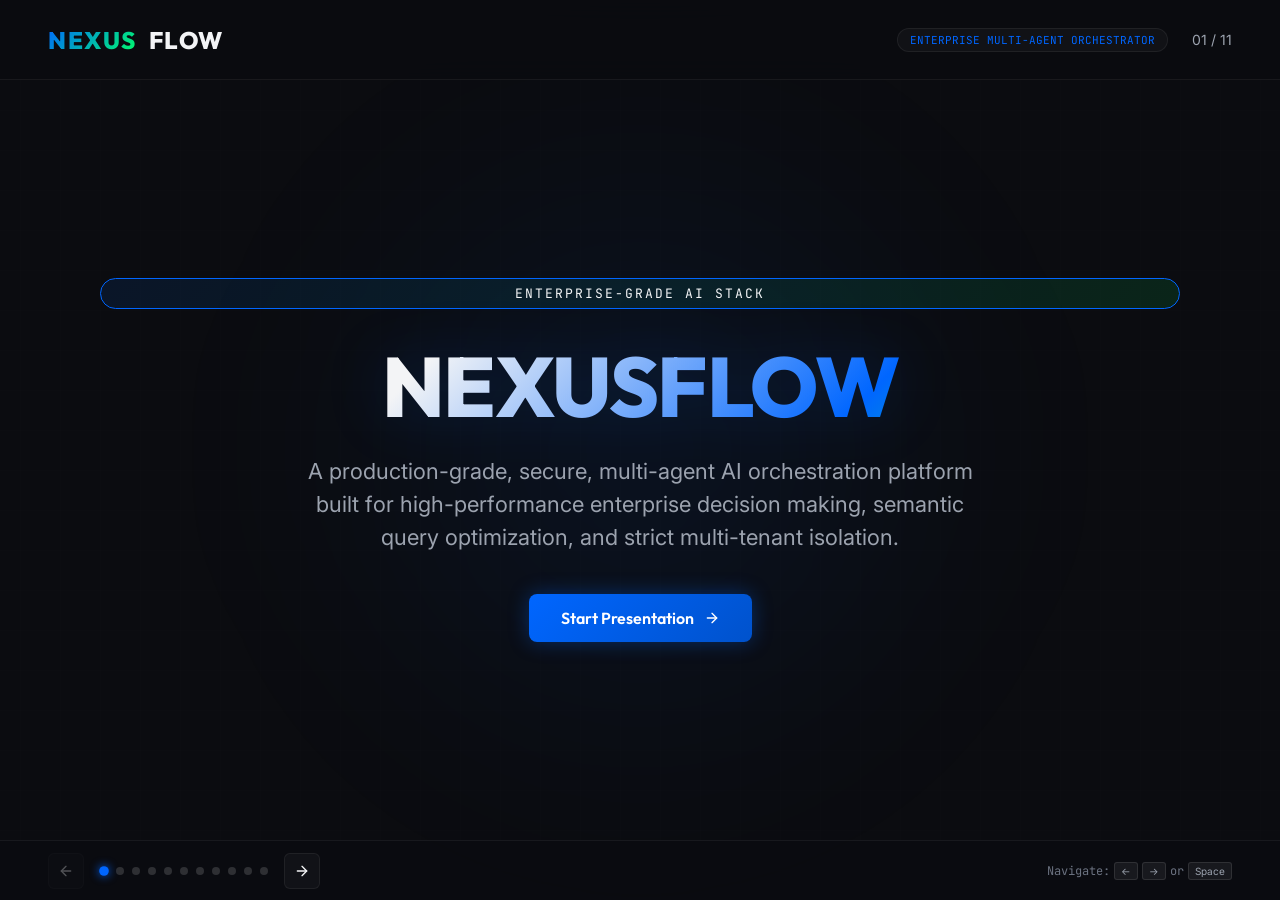
==== commit 0c4ca0e6: "feat(enterprise-rbac): Add Enterprise Role-Based Access Control, Department Isolation, Clearance Mat" ====
--- a/presentation.html
+++ b/presentation.html
@@ -1,12 +1,15 @@
 <!DOCTYPE html>
 <html lang="en">
+
 <head>
     <meta charset="UTF-8">
     <meta name="viewport" content="width=device-width, initial-scale=1.0">
     <title>NexusFlow - Enterprise Multi-Agent AI Workflow Orchestrator</title>
     <link rel="preconnect" href="https://fonts.googleapis.com">
     <link rel="preconnect" href="https://fonts.gstatic.com" crossorigin>
-    <link href="https://fonts.googleapis.com/css2?family=Inter:wght@300;400;500;600;700&family=Outfit:wght@400;500;600;700;800&family=JetBrains+Mono:wght@400;500&display=swap" rel="stylesheet">
+    <link
+        href="https://fonts.googleapis.com/css2?family=Inter:wght@300;400;500;600;700&family=Outfit:wght@400;500;600;700;800&family=JetBrains+Mono:wght@400;500&display=swap"
+        rel="stylesheet">
     <style>
         :root {
             --bg-primary: #0b0c10;
@@ -14,22 +17,22 @@
             --card-bg: rgba(20, 22, 34, 0.65);
             --border-color: rgba(255, 255, 255, 0.06);
             --border-glow: rgba(0, 102, 255, 0.25);
-            
+
             --text-primary: #f3f4f6;
             --text-secondary: #9ca3af;
             --text-muted: #6b7280;
-            
+
             --accent: #0066ff;
             --accent-glow: rgba(0, 102, 255, 0.4);
             --success: #00ff66;
             --success-glow: rgba(0, 255, 102, 0.2);
             --warning: #f59e0b;
             --danger: #ef4444;
-            
+
             --font-sans: 'Inter', -apple-system, BlinkMacSystemFont, "Segoe UI", Roboto, sans-serif;
             --font-display: 'Outfit', sans-serif;
             --font-mono: 'JetBrains Mono', monospace;
-            
+
             --transition-slow: all 0.6s cubic-bezier(0.4, 0, 0.2, 1);
             --transition-fast: all 0.2s cubic-bezier(0.4, 0, 0.2, 1);
         }
@@ -71,7 +74,7 @@
             left: 0;
             width: 100%;
             height: 100%;
-            background-image: 
+            background-image:
                 linear-gradient(rgba(255, 255, 255, 0.005) 1px, transparent 1px),
                 linear-gradient(90deg, rgba(255, 255, 255, 0.005) 1px, transparent 1px);
             background-size: 40px 40px;
@@ -146,7 +149,8 @@
             position: relative;
             overflow: hidden;
             width: 100%;
-            height: calc(100vh - 140px); /* header + footer */
+            height: calc(100vh - 140px);
+            /* header + footer */
         }
 
         .slide {
@@ -693,9 +697,17 @@
             font-weight: 600;
         }
 
-        .sim-stat-val.color-accent { color: var(--accent); }
-        .sim-stat-val.color-success { color: var(--success); }
-        .sim-stat-val.color-danger { color: var(--danger); }
+        .sim-stat-val.color-accent {
+            color: var(--accent);
+        }
+
+        .sim-stat-val.color-success {
+            color: var(--success);
+        }
+
+        .sim-stat-val.color-danger {
+            color: var(--danger);
+        }
 
         .sim-flow-desc {
             border-left: 2px solid rgba(255, 255, 255, 0.08);
@@ -871,9 +883,17 @@
 
         /* Animations */
         @keyframes pulse-glow {
-            0% { box-shadow: 0 0 15px rgba(0, 102, 255, 0.2); }
-            50% { box-shadow: 0 0 25px rgba(0, 102, 255, 0.4); }
-            100% { box-shadow: 0 0 15px rgba(0, 102, 255, 0.2); }
+            0% {
+                box-shadow: 0 0 15px rgba(0, 102, 255, 0.2);
+            }
+
+            50% {
+                box-shadow: 0 0 25px rgba(0, 102, 255, 0.4);
+            }
+
+            100% {
+                box-shadow: 0 0 15px rgba(0, 102, 255, 0.2);
+            }
         }
 
         .pulse-element {
@@ -904,9 +924,17 @@
             margin-top: 4px;
         }
 
-        .stat-val-dashboard.color-accent { color: var(--accent); }
-        .stat-val-dashboard.color-success { color: var(--success); }
-        .stat-val-dashboard.color-warning { color: var(--warning); }
+        .stat-val-dashboard.color-accent {
+            color: var(--accent);
+        }
+
+        .stat-val-dashboard.color-success {
+            color: var(--success);
+        }
+
+        .stat-val-dashboard.color-warning {
+            color: var(--warning);
+        }
 
         .dashboard-table-preview {
             background: rgba(11, 12, 16, 0.85);
@@ -1019,12 +1047,14 @@
         }
     </style>
 </head>
+
 <body>
 
     <div class="screen-warning">
         <h2 style="font-family: var(--font-display); margin-bottom: 16px; color: var(--danger);">Screen Too Small</h2>
         <p style="color: var(--text-secondary); font-size: 14px; max-width: 400px; line-height: 1.5;">
-            NexusFlow presentation requires a larger screen size. Please maximize your window or view on a desktop device for the optimal experience.
+            NexusFlow presentation requires a larger screen size. Please maximize your window or view on a desktop
+            device for the optimal experience.
         </p>
     </div>
 
@@ -1033,7 +1063,7 @@
     <div class="grid-overlay"></div>
 
     <div class="presentation">
-        
+
         <!-- Header -->
         <header>
             <a href="#" class="header-logo">
@@ -1047,19 +1077,24 @@
 
         <!-- Slides Container -->
         <div class="slides-container" id="slides-wrapper">
-            
+
             <!-- Slide 1: Welcome Title -->
             <div class="slide welcome-slide active" data-slide="1">
                 <div class="slide-content title-slide">
                     <span class="badge-enterprise">Enterprise-Grade AI Stack</span>
                     <h1>NEXUSFLOW</h1>
                     <p>
-                        A production-grade, secure, multi-agent AI orchestration platform built for high-performance enterprise decision making, semantic query optimization, and strict multi-tenant isolation.
+                        A production-grade, secure, multi-agent AI orchestration platform built for high-performance
+                        enterprise decision making, semantic query optimization, and strict multi-tenant isolation.
                     </p>
                     <div>
                         <button class="start-btn pulse-element" onclick="nextSlide()">
                             Start Presentation
-                            <svg width="16" height="16" viewBox="0 0 24 24" fill="none" stroke="currentColor" stroke-width="2" stroke-linecap="round" stroke-linejoin="round"><line x1="5" y1="12" x2="19" y2="12"></line><polyline points="12 5 19 12 12 19"></polyline></svg>
+                            <svg width="16" height="16" viewBox="0 0 24 24" fill="none" stroke="currentColor"
+                                stroke-width="2" stroke-linecap="round" stroke-linejoin="round">
+                                <line x1="5" y1="12" x2="19" y2="12"></line>
+                                <polyline points="12 5 19 12 12 19"></polyline>
+                            </svg>
                         </button>
                     </div>
                 </div>
@@ -1076,22 +1111,26 @@
                         <div class="glass-card danger-card">
                             <span class="card-icon">⚠️</span>
                             <h3 class="card-title">Hallucination & Risk</h3>
-                            <p class="card-desc">LLMs lack standard guardrails out-of-the-box, outputting false code, erroneous SQL, or non-compliant corporate answers.</p>
+                            <p class="card-desc">LLMs lack standard guardrails out-of-the-box, outputting false code,
+                                erroneous SQL, or non-compliant corporate answers.</p>
                         </div>
                         <div class="glass-card danger-card">
                             <span class="card-icon">🔒</span>
                             <h3 class="card-title">Data Leakage</h3>
-                            <p class="card-desc">No built-in tenant partition. Uploaded business files are indexed globally, leaking proprietary IP between normal users.</p>
+                            <p class="card-desc">No built-in tenant partition. Uploaded business files are indexed
+                                globally, leaking proprietary IP between normal users.</p>
                         </div>
                         <div class="glass-card danger-card">
                             <span class="card-icon">💸</span>
                             <h3 class="card-title">Exploding Cost</h3>
-                            <p class="card-desc">Repeated queries traverse the full LLM context pipeline, consuming massive amounts of API tokens and driving up operational billing.</p>
+                            <p class="card-desc">Repeated queries traverse the full LLM context pipeline, consuming
+                                massive amounts of API tokens and driving up operational billing.</p>
                         </div>
                         <div class="glass-card danger-card">
                             <span class="card-icon">🕵️‍♂️</span>
                             <h3 class="card-title">Zero Observability</h3>
-                            <p class="card-desc">Standard endpoints act as 'black boxes'. No tracing, latency metrics, performance audit logging, or monitoring interfaces.</p>
+                            <p class="card-desc">Standard endpoints act as 'black boxes'. No tracing, latency metrics,
+                                performance audit logging, or monitoring interfaces.</p>
                         </div>
                     </div>
                 </div>
@@ -1108,25 +1147,31 @@
                         <div class="glass-card success-card">
                             <h3 class="card-title">LangGraph Multi-Agent Orchestration</h3>
                             <p class="card-desc">
-                                Deconstructs user requests into structural, state-driven workflow paths. Connects Planner, Retriever, Reasoner, and Validator agents into an iterative cycle to guarantee schema-compliance and fact-based accuracy.
+                                Deconstructs user requests into structural, state-driven workflow paths. Connects
+                                Planner, Retriever, Reasoner, and Validator agents into an iterative cycle to guarantee
+                                schema-compliance and fact-based accuracy.
                             </p>
                         </div>
                         <div class="glass-card success-card">
                             <h3 class="card-title">Strict Multi-Tenant RAG Isolation</h3>
                             <p class="card-desc">
-                                Secures files using JWT-authenticated session metadata. Enforces programmatic filters on vector database query retrievals so users can never search or access other accounts' files.
+                                Secures files using JWT-authenticated session metadata. Enforces programmatic filters on
+                                vector database query retrievals so users can never search or access other accounts'
+                                files.
                             </p>
                         </div>
                         <div class="glass-card success-card">
                             <h3 class="card-title">Sub-50ms Local Semantic Caching</h3>
                             <p class="card-desc">
-                                Leverages local vector comparisons to immediately resolve repeated or closely matching queries. Bypasses the LLM completely for cached hits, dropping costs to $0.
+                                Leverages local vector comparisons to immediately resolve repeated or closely matching
+                                queries. Bypasses the LLM completely for cached hits, dropping costs to $0.
                             </p>
                         </div>
                         <div class="glass-card success-card">
                             <h3 class="card-title">Sandboxed Execution & Observability</h3>
                             <p class="card-desc">
-                                Runs generated code via safe AST executors and read-only parameterized engines. Exposes full telemetry using OpenTelemetry, Prometheus, and Grafana.
+                                Runs generated code via safe AST executors and read-only parameterized engines. Exposes
+                                full telemetry using OpenTelemetry, Prometheus, and Grafana.
                             </p>
                         </div>
                     </div>
@@ -1138,15 +1183,17 @@
                 <div class="slide-content">
                     <div class="slide-title-group">
                         <h2 class="slide-title">LangGraph Swarm Engine</h2>
-                        <p class="slide-subtitle">Interactive: Click on any agent node to explore its role, prompt instructions, and outputs</p>
+                        <p class="slide-subtitle">Interactive: Click on any agent node to explore its role, prompt
+                            instructions, and outputs</p>
                     </div>
-                    
+
                     <div class="graph-explorer">
                         <!-- Left Side: Interactive SVG Graph Node Graph -->
                         <div class="graph-canvas">
                             <svg class="swarm-connections" viewBox="0 0 400 350">
                                 <defs>
-                                    <marker id="arrowhead" markerWidth="6" markerHeight="6" refX="14" refY="3" orient="auto">
+                                    <marker id="arrowhead" markerWidth="6" markerHeight="6" refX="14" refY="3"
+                                        orient="auto">
                                         <polygon points="0 0, 6 3, 0 6" fill="rgba(255, 255, 255, 0.15)"></polygon>
                                     </marker>
                                 </defs>
@@ -1157,31 +1204,38 @@
                                 <path id="arrow-4" class="svg-arrow" d="M 200,50 L 290,110"></path>
                                 <path id="arrow-5" class="svg-arrow" d="M 290,130 L 290,190"></path>
                                 <path id="arrow-6" class="svg-arrow" d="M 290,210 L 200,270"></path>
-                                <path id="arrow-7" class="svg-arrow" d="M 200,290 L 200,50" stroke-dasharray="4,4"></path> <!-- Loop back -->
+                                <path id="arrow-7" class="svg-arrow" d="M 200,290 L 200,50" stroke-dasharray="4,4">
+                                </path> <!-- Loop back -->
                             </svg>
-                            
+
                             <div class="graph-node-container">
                                 <!-- Planner Node -->
                                 <div class="node-row">
-                                    <div class="graph-node active-node" id="node-planner" onclick="selectNode('planner')">Planner Node</div>
+                                    <div class="graph-node active-node" id="node-planner"
+                                        onclick="selectNode('planner')">Planner Node</div>
                                 </div>
                                 <!-- Layer 2: Retriever & Tool Agent -->
                                 <div class="node-row">
-                                    <div class="graph-node" id="node-retriever" onclick="selectNode('retriever')">Retriever (RAG)</div>
+                                    <div class="graph-node" id="node-retriever" onclick="selectNode('retriever')">
+                                        Retriever (RAG)</div>
                                     <div class="graph-node" id="node-tool" onclick="selectNode('tool')">Tool Agent</div>
                                 </div>
                                 <!-- Layer 3: Researcher & Reasoner -->
                                 <div class="node-row">
-                                    <div class="graph-node" id="node-researcher" onclick="selectNode('researcher')">Researcher</div>
-                                    <div class="graph-node" id="node-reasoner" onclick="selectNode('reasoner')">Reasoner Node</div>
+                                    <div class="graph-node" id="node-researcher" onclick="selectNode('researcher')">
+                                        Researcher</div>
+                                    <div class="graph-node" id="node-reasoner" onclick="selectNode('reasoner')">Reasoner
+                                        Node</div>
                                 </div>
                                 <!-- Layer 4: Validator -->
                                 <div class="node-row">
-                                    <div class="graph-node warning-node" id="node-validator" onclick="selectNode('validator')">Validator (Loop)</div>
+                                    <div class="graph-node warning-node" id="node-validator"
+                                        onclick="selectNode('validator')">Validator (Loop)</div>
                                 </div>
                                 <!-- Layer 5: Response Agent -->
                                 <div class="node-row">
-                                    <div class="graph-node success-node" id="node-responder" onclick="selectNode('responder')">Response Node</div>
+                                    <div class="graph-node success-node" id="node-responder"
+                                        onclick="selectNode('responder')">Response Node</div>
                                 </div>
                             </div>
                         </div>
@@ -1195,7 +1249,9 @@
                             <div class="detail-body">
                                 <div class="detail-item">
                                     <div class="detail-item-title">Core Responsibility</div>
-                                    <p id="agent-desc">Analyzes incoming user prompts, maps dependencies, and generates a structured execution plan. Determines whether custom tools or external document contexts are required.</p>
+                                    <p id="agent-desc">Analyzes incoming user prompts, maps dependencies, and generates
+                                        a structured execution plan. Determines whether custom tools or external
+                                        document contexts are required.</p>
                                 </div>
                                 <div class="detail-item">
                                     <div class="detail-item-title">Guaranteed Output Schema</div>
@@ -1216,35 +1272,40 @@
                 <div class="slide-content">
                     <div class="slide-title-group">
                         <h2 class="slide-title">Zero-Trust Tool Execution</h2>
-                        <p class="slide-subtitle">Safeguarding database nodes and internal systems from untrusted agent code</p>
+                        <p class="slide-subtitle">Safeguarding database nodes and internal systems from untrusted agent
+                            code</p>
                     </div>
                     <div class="cards-grid-4">
                         <div class="glass-card">
                             <span class="card-icon" style="color: #38bdf8;">🐍</span>
                             <h3 class="card-title">Python AST Sandbox</h3>
                             <p class="card-desc">
-                                Evaluates Python scripts dynamically. Parses variables through an Abstract Syntax Tree (AST) compiler, blocking `import`, file writes, and infinite loops prior to evaluation.
+                                Evaluates Python scripts dynamically. Parses variables through an Abstract Syntax Tree
+                                (AST) compiler, blocking `import`, file writes, and infinite loops prior to evaluation.
                             </p>
                         </div>
                         <div class="glass-card">
                             <span class="card-icon" style="color: #34d399;">🛢️</span>
                             <h3 class="card-title">Read-Only SQL Runner</h3>
                             <p class="card-desc">
-                                Inspects query statements. Enforces read-only permissions and binds execution variables, completely neutralizing SQL injections and database modification risks.
+                                Inspects query statements. Enforces read-only permissions and binds execution variables,
+                                completely neutralizing SQL injections and database modification risks.
                             </p>
                         </div>
                         <div class="glass-card">
                             <span class="card-icon" style="color: #a78bfa;">🌐</span>
                             <h3 class="card-title">Secure REST Client</h3>
                             <p class="card-desc">
-                                Employs custom HTTP request validation. Restricts outbound calls to approved domains and manages authorization keys securely, shielding local networks from SSRF attacks.
+                                Employs custom HTTP request validation. Restricts outbound calls to approved domains and
+                                manages authorization keys securely, shielding local networks from SSRF attacks.
                             </p>
                         </div>
                         <div class="glass-card">
                             <span class="card-icon" style="color: #f472b6;">🧮</span>
                             <h3 class="card-title">Safe Calculator</h3>
                             <p class="card-desc">
-                                Computes equations without utilizing python's dangerous `eval()`. Parses mathematical strings using a strict token analyzer to block remote script executions.
+                                Computes equations without utilizing python's dangerous `eval()`. Parses mathematical
+                                strings using a strict token analyzer to block remote script executions.
                             </p>
                         </div>
                     </div>
@@ -1257,31 +1318,44 @@
                     <div class="split-layout">
                         <div class="split-text">
                             <div class="slide-title-group" style="text-align: left; margin-bottom: 24px;">
-                                <h2 class="slide-title">Secure Multi-Tenant RAG</h2>
-                                <p class="slide-subtitle">Strict tenant boundary control at the data layer</p>
+                                <h2 class="slide-title">Enterprise RBAC & Department Isolation</h2>
+                                <p class="slide-subtitle">Strict tenant and department boundary control at the data
+                                    layer</p>
                             </div>
-                            <h3>Programmatic isolation</h3>
+                            <h3>Programmatic RAG pre-filtering</h3>
                             <p>
-                                NexusFlow features a secure ingestion framework that parses PDF, TXT, and Markdown files, chunks content, and generates vector representations with standard embeddings.
+                                NexusFlow features a secure ingestion framework that chunks content and generates vector
+                                representations with security metadata.
                             </p>
                             <p>
-                                Security is hardcoded into retrievals. All database similarity queries automatically inject JWT authenticated parameters: <code>where={"user_id": current_user.id}</code>.
+                                Security is hardcoded into retrievals. All database similarity queries automatically
+                                inject JWT authenticated claims, filtering by user department, role, and clearance
+                                level: <code>PUBLIC</code>, <code>INTERNAL</code>, <code>CONFIDENTIAL</code>,
+                                <code>RESTRICTED</code>, <code>HIGHLY_CONFIDENTIAL</code>.
                             </p>
                             <p style="color: var(--success); font-weight: 500;">
-                                Result: Standard users can never view, search, or leak data belonging to other corporate accounts.
+                                Result: Employees can never query, view, or leak data belonging to other departments or
+                                above their clearance level.
                             </p>
                         </div>
-                        
+
                         <div class="split-visual">
                             <div class="glass-card" style="width: 100%; border-color: rgba(0, 255, 102, 0.15);">
-                                <h4 style="font-family: var(--font-mono); font-size: 13px; color: var(--success); margin-bottom: 12px;">Query Assembly Verification</h4>
-                                <pre style="font-family: var(--font-mono); font-size: 11px; background: rgba(0,0,0,0.3); padding: 16px; border-radius: 6px; color: #a7f3d0; line-height: 1.5; overflow-x: auto;">
+                                <h4
+                                    style="font-family: var(--font-mono); font-size: 13px; color: var(--success); margin-bottom: 12px;">
+                                    Query Assembly Verification</h4>
+                                <pre
+                                    style="font-family: var(--font-mono); font-size: 11px; background: rgba(0,0,0,0.3); padding: 16px; border-radius: 6px; color: #a7f3d0; line-height: 1.5; overflow-x: auto;">
 # ChromaDB Isolated Retrieval API
 results = collection.query(
     query_embeddings=[query_vector],
     n_results=top_k,
     where={
-        "user_id": current_user.id # STRICT ISOLATION
+        "$and": [
+            {"approved": True},
+            {"department": current_user.department},
+            {"classification": {"$in": allowed_classifications}}
+        ]
     }
 )
 return results</pre>
@@ -1296,9 +1370,10 @@
                 <div class="slide-content">
                     <div class="slide-title-group">
                         <h2 class="slide-title">Low-Cost Semantic Caching</h2>
-                        <p class="slide-subtitle">Interactive: Test the performance differences between a Cache Miss and a Cache Hit</p>
+                        <p class="slide-subtitle">Interactive: Test the performance differences between a Cache Miss and
+                            a Cache Hit</p>
                     </div>
-                    
+
                     <div class="cache-simulator">
                         <!-- Left Controls -->
                         <div class="simulator-control">
@@ -1318,7 +1393,8 @@
                         <!-- Right Stats/Display -->
                         <div class="simulator-display" id="sim-output">
                             <div class="sim-results">
-                                <div style="font-family: var(--font-display); font-size: 18px; font-weight: 700; border-bottom: 1px solid var(--border-color); padding-bottom: 8px;">
+                                <div
+                                    style="font-family: var(--font-display); font-size: 18px; font-weight: 700; border-bottom: 1px solid var(--border-color); padding-bottom: 8px;">
                                     Cache Engine Output
                                 </div>
                                 <div class="sim-stat-row">
@@ -1351,23 +1427,27 @@
                         <h2 class="slide-title">Observability & Admin Analytics</h2>
                         <p class="slide-subtitle">Granular performance charts and cost breakdowns</p>
                     </div>
-                    
+
                     <!-- Stats panel -->
                     <div class="stat-grid-dashboard">
                         <div class="stat-card-dashboard">
-                            <div style="font-size: 11px; text-transform: uppercase; color: var(--text-muted);">Total Queries Run</div>
+                            <div style="font-size: 11px; text-transform: uppercase; color: var(--text-muted);">Total
+                                Queries Run</div>
                             <div class="stat-val-dashboard color-accent">1,482</div>
                         </div>
                         <div class="stat-card-dashboard">
-                            <div style="font-size: 11px; text-transform: uppercase; color: var(--text-muted);">Avg Agent Latency</div>
+                            <div style="font-size: 11px; text-transform: uppercase; color: var(--text-muted);">Avg Agent
+                                Latency</div>
                             <div class="stat-val-dashboard">320ms</div>
                         </div>
                         <div class="stat-card-dashboard">
-                            <div style="font-size: 11px; text-transform: uppercase; color: var(--text-muted);">Semantic Cache Hits</div>
+                            <div style="font-size: 11px; text-transform: uppercase; color: var(--text-muted);">Semantic
+                                Cache Hits</div>
                             <div class="stat-val-dashboard color-success">64.2%</div>
                         </div>
                         <div class="stat-card-dashboard">
-                            <div style="font-size: 11px; text-transform: uppercase; color: var(--text-muted);">Platform Cost Savings</div>
+                            <div style="font-size: 11px; text-transform: uppercase; color: var(--text-muted);">Platform
+                                Cost Savings</div>
                             <div class="stat-val-dashboard color-warning">$184.50</div>
                         </div>
                     </div>
@@ -1375,7 +1455,7 @@
                     <!-- Table Preview mockup -->
                     <div class="dashboard-table-preview">
                         <div class="table-title">
-                            Global User Token Analytics 
+                            Global User Token Analytics
                             <span>LIVE METRICS (OpenTelemetry)</span>
                         </div>
                         <table class="table-mock">
@@ -1431,42 +1511,50 @@
                         <div class="tech-card">
                             <span class="tech-badge">API Layer</span>
                             <h3 class="tech-name">FastAPI</h3>
-                            <p class="tech-desc">Asynchronous Python web framework with auto-generated OpenAPI documents and robust REST routing.</p>
+                            <p class="tech-desc">Asynchronous Python web framework with auto-generated OpenAPI documents
+                                and robust REST routing.</p>
                         </div>
                         <div class="tech-card">
                             <span class="tech-badge">AI Logic</span>
                             <h3 class="tech-name">LangGraph</h3>
-                            <p class="tech-desc">Stateful multi-agent system builder, supporting circular evaluation loops and node-based transitions.</p>
+                            <p class="tech-desc">Stateful multi-agent system builder, supporting circular evaluation
+                                loops and node-based transitions.</p>
                         </div>
                         <div class="tech-card">
                             <span class="tech-badge">Vector DB</span>
                             <h3 class="tech-name">ChromaDB</h3>
-                            <p class="tech-desc">Local storage system utilized for document embeddings and sub-millisecond semantic caching matches.</p>
+                            <p class="tech-desc">Local storage system utilized for document embeddings and
+                                sub-millisecond semantic caching matches.</p>
                         </div>
                         <div class="tech-card">
                             <span class="tech-badge">Observability</span>
                             <h3 class="tech-name">OTel + Prometheus</h3>
-                            <p class="tech-desc">OpenTelemetry logging integrated with Prometheus scraping and beautiful Grafana dashboards.</p>
+                            <p class="tech-desc">OpenTelemetry logging integrated with Prometheus scraping and beautiful
+                                Grafana dashboards.</p>
                         </div>
                         <div class="tech-card">
-                            <span class="tech-badge">RAG Context</span>
-                            <h3 class="tech-name">Gemini / OpenAI</h3>
-                            <p class="tech-desc">Google Generative Language and OpenAI model providers, dynamically routing text generations.</p>
+                            <span class="tech-badge">LLM Provider</span>
+                            <h3 class="tech-name">Gemini 2.0</h3>
+                            <p class="tech-desc">Google Generative Language API provider, dynamically orchestrating and
+                                routing multi-agent responses.</p>
                         </div>
                         <div class="tech-card">
                             <span class="tech-badge">Database</span>
                             <h3 class="tech-name">PostgreSQL</h3>
-                            <p class="tech-desc">SQLAlchemy-driven persistence layer storing user tables, conversations, and workflow trace states.</p>
+                            <p class="tech-desc">SQLAlchemy-driven persistence layer storing user tables, conversations,
+                                and workflow trace states.</p>
                         </div>
                         <div class="tech-card">
                             <span class="tech-badge">Memory Cache</span>
                             <h3 class="tech-name">Redis</h3>
-                            <p class="tech-desc">Memory storage layer utilized for session tokens, FastAPI responses, and rate limiters.</p>
+                            <p class="tech-desc">Memory storage layer utilized for session tokens, FastAPI responses,
+                                and rate limiters.</p>
                         </div>
                         <div class="tech-card">
                             <span class="tech-badge">Environment</span>
                             <h3 class="tech-name">Docker</h3>
-                            <p class="tech-desc">Multi-container Docker Compose file standing up Postgres, Redis, Prometheus, Grafana, and backend services.</p>
+                            <p class="tech-desc">Multi-container Docker Compose file standing up Postgres, Redis,
+                                Prometheus, Grafana, and backend services.</p>
                         </div>
                     </div>
                 </div>
@@ -1478,7 +1566,7 @@
                     <div class="split-layout reverse">
                         <div class="split-visual">
                             <div class="code-panel" style="width: 100%;">
-<pre style="margin: 0; color: #34d399;">version: '3.8'
+                                <pre style="margin: 0; color: #34d399;">version: '3.8'
 services:
   backend:
     build: ./backend
@@ -1500,13 +1588,49 @@
                                 <p class="slide-subtitle">Ready for production out-of-the-box</p>
                             </div>
                             <p>
-                                NexusFlow ships pre-configured with a complete Docker Compose environment. Launching the backend, database, vector stores, cache, and telemetry requires only one command.
+                                NexusFlow ships pre-configured with a complete Docker Compose environment. Launching the
+                                backend, database, vector stores, cache, and telemetry requires only one command.
                             </p>
-                            <div style="background: rgba(0,0,0,0.3); padding: 12px 20px; border-radius: 6px; font-family: var(--font-mono); font-size: 13px; color: var(--success); border: 1px solid var(--border-color); margin-bottom: 24px;">
+                            <div
+                                style="background: rgba(0,0,0,0.3); padding: 12px 20px; border-radius: 6px; font-family: var(--font-mono); font-size: 13px; color: var(--success); border: 1px solid var(--border-color); margin-bottom: 24px;">
                                 docker compose up --build -d
                             </div>
                             <p>
-                                Read our full documentation in the project README, or launch the UI dashboard locally to start executing safe, cached, multi-agent workflows.
+                                Read our full documentation in the project README, or launch the UI dashboard locally to
+                                start executing safe, cached, multi-agent workflows.
+                            </p>
+                        </div>
+                    </div>
+                </div>
+            </div>
+
+            <!-- Slide 11: Enterprise RBAC & Security Audit Logs -->
+            <div class="slide left-align" data-slide="11">
+                <div class="slide-content">
+                    <div class="slide-title-group">
+                        <h2 class="slide-title">Enterprise RBAC & Security Audit Logging</h2>
+                        <p class="slide-subtitle">Comprehensive corporate boundary controls and monitoring capabilities</p>
+                    </div>
+                    <div class="cards-grid-3">
+                        <div class="glass-card">
+                            <span class="card-icon" style="color: #00ff66;">🔐</span>
+                            <h3 class="card-title">Clearance Level Matrix</h3>
+                            <p class="card-desc">
+                                Enforces strict hierarchical security boundaries (PUBLIC to HIGHLY_CONFIDENTIAL) across 8 corporate departments. Managers approve employee files prior to vector indexing.
+                            </p>
+                        </div>
+                        <div class="glass-card">
+                            <span class="card-icon" style="color: #0066ff;">👤</span>
+                            <h3 class="card-title">Self-Service Profile Edit</h3>
+                            <p class="card-desc">
+                                Allows employees to manage their basic corporate information, contact details, and update passwords, with username and deletion locked to higher administration.
+                            </p>
+                        </div>
+                        <div class="glass-card">
+                            <span class="card-icon" style="color: #ef4444;">🛡️</span>
+                            <h3 class="card-title">Immutable Audit Trail</h3>
+                            <p class="card-desc">
+                                Records every login, file upload, document approval, deletion request, and permission denial to PostgreSQL/SQLite, capturing client IP addresses and transaction details.
                             </p>
                         </div>
                     </div>
@@ -1519,7 +1643,11 @@
         <footer>
             <div class="controls-nav">
                 <button class="nav-btn" onclick="prevSlide()" id="prev-btn" aria-label="Previous Slide">
-                    <svg width="16" height="16" viewBox="0 0 24 24" fill="none" stroke="currentColor" stroke-width="2" stroke-linecap="round" stroke-linejoin="round"><line x1="19" y1="12" x2="5" y2="12"></line><polyline points="12 19 5 12 12 5"></polyline></svg>
+                    <svg width="16" height="16" viewBox="0 0 24 24" fill="none" stroke="currentColor" stroke-width="2"
+                        stroke-linecap="round" stroke-linejoin="round">
+                        <line x1="19" y1="12" x2="5" y2="12"></line>
+                        <polyline points="12 19 5 12 12 5"></polyline>
+                    </svg>
                 </button>
                 <div class="slide-progress" id="slide-dots">
                     <div class="progress-dot active" onclick="goToSlide(1)"></div>
@@ -1532,9 +1660,14 @@
                     <div class="progress-dot" onclick="goToSlide(8)"></div>
                     <div class="progress-dot" onclick="goToSlide(9)"></div>
                     <div class="progress-dot" onclick="goToSlide(10)"></div>
+                    <div class="progress-dot" onclick="goToSlide(11)"></div>
                 </div>
                 <button class="nav-btn" onclick="nextSlide()" id="next-btn" aria-label="Next Slide">
-                    <svg width="16" height="16" viewBox="0 0 24 24" fill="none" stroke="currentColor" stroke-width="2" stroke-linecap="round" stroke-linejoin="round"><line x1="5" y1="12" x2="19" y2="12"></line><polyline points="12 5 19 12 12 19"></polyline></svg>
+                    <svg width="16" height="16" viewBox="0 0 24 24" fill="none" stroke="currentColor" stroke-width="2"
+                        stroke-linecap="round" stroke-linejoin="round">
+                        <line x1="5" y1="12" x2="19" y2="12"></line>
+                        <polyline points="12 5 19 12 12 19"></polyline>
+                    </svg>
                 </button>
             </div>
             <div class="controls-right">
@@ -1549,7 +1682,7 @@
     <!-- Presentation Engine JS -->
     <script>
         let currentSlide = 1;
-        const totalSlides = 10;
+        const totalSlides = 11;
         const slideWrapper = document.getElementById('slides-wrapper');
         const dots = document.querySelectorAll('.progress-dot');
         const slideNumIndicator = document.getElementById('current-slide-num');
@@ -1561,10 +1694,10 @@
 
         function goToSlide(n) {
             if (n < 1 || n > totalSlides) return;
-            
+
             const currentSlideEl = document.querySelector(`.slide[data-slide="${currentSlide}"]`);
             const targetSlideEl = document.querySelector(`.slide[data-slide="${n}"]`);
-            
+
             if (currentSlideEl) {
                 currentSlideEl.classList.remove('active');
                 if (n > currentSlide) {
@@ -1669,11 +1802,13 @@
             retriever: {
                 title: "Retriever Agent (RAG)",
                 type: "DATA RETRIEVAL NODE",
-                desc: "Invokes collection searches on ChromaDB database. Programmatically forces a user_id filter based on JWT authentication details, strictly separating files between tenants. Standard users can never access or query other accounts' files.",
+                desc: "Invokes collection searches on ChromaDB database. Programmatically applies metadata filters based on user department, visibility scope, and clearance level details, ensuring department-based document isolation before similarity checks.",
                 schema: `{
   "query_embeddings": [0.012, -0.045, 0.231, ...],
   "where_clause": {
-    "user_id": "usr_9f82k30h4"
+    "approved": true,
+    "department": "Finance",
+    "classification": "CONFIDENTIAL"
   },
   "retrieved_documents_count": 4
 }`
@@ -1840,4 +1975,5 @@
         }
     </script>
 </body>
-</html>
+
+</html>
